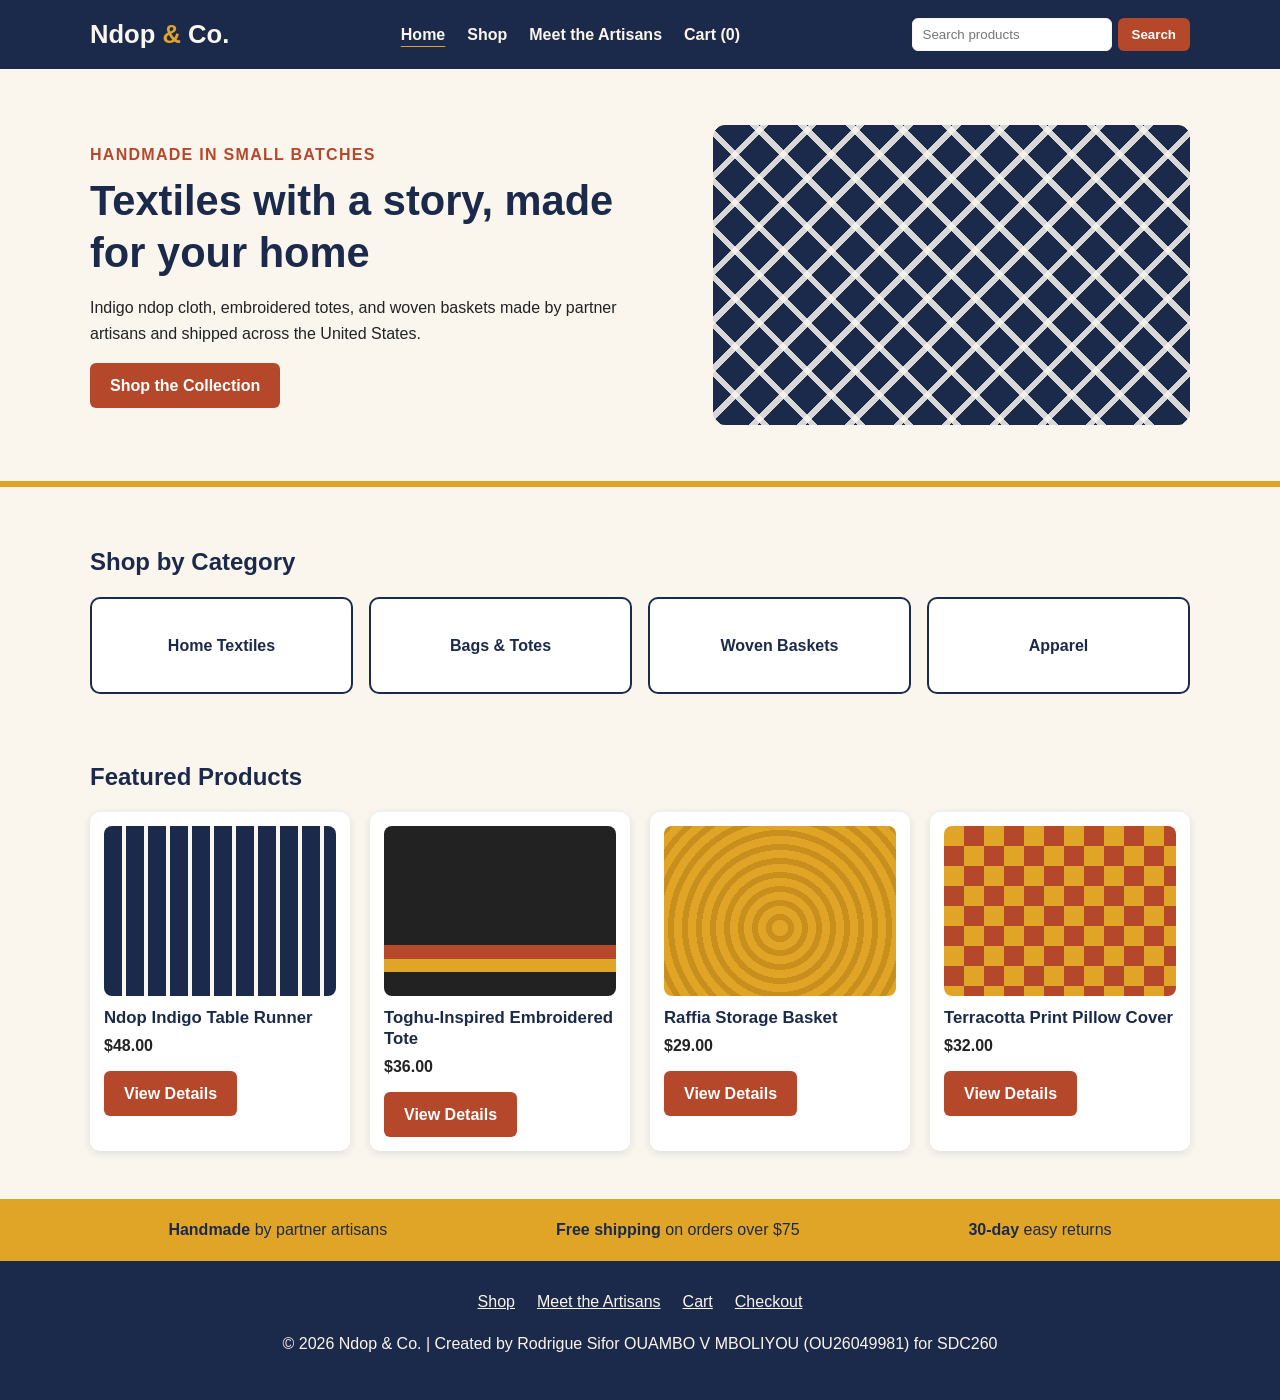
==== index.html @ 9543091e "Week 1: Ndop & Co. homepage prototype and project README Initial SDC260 project setup: semantic home" ====
<!DOCTYPE html>
<html lang="en">
<head>
    <!--
        Project: SDC260 1.9 Project - Blueprints to Browsers (Ndop & Co. online store)
        Author: Rodrigue Sifor OUAMBO V MBOLIYOU (Student ID: OU26049981)
        Date: November 10, 2026 (initial commit / last updated)
        Purpose: Initial store homepage for Ndop & Co., an online shop for handmade,
                 Cameroonian-inspired textiles and home goods. This first version is a
                 static, semantic HTML5 prototype of the homepage layout described in
                 the project proposal. Later weeks add the catalog, cart, and checkout.
    -->
    <meta charset="UTF-8">
    <meta name="viewport" content="width=device-width, initial-scale=1.0">
    <meta name="description" content="Ndop & Co. - handmade, Cameroonian-inspired textiles and home goods.">
    <title>Ndop &amp; Co. | Handmade Textiles &amp; Home Goods</title>
    <!-- External stylesheet with the brand palette and layout -->
    <link rel="stylesheet" href="css/styles.css">
</head>
<body>

    <!-- Skip link lets keyboard users jump past the navigation -->
    <a class="skip-link" href="#main">Skip to main content</a>

    <!-- ===== SITE HEADER: logo, main navigation, search, cart ===== -->
    <header class="site-header">
        <div class="container header-inner">
            <a class="logo" href="index.html" aria-label="Ndop and Co. home">Ndop <span>&amp;</span> Co.</a>

            <nav aria-label="Main">
                <ul class="nav-list">
                    <li><a href="index.html" aria-current="page">Home</a></li>
                    <li><a href="shop.html">Shop</a></li>
                    <li><a href="about.html">Meet the Artisans</a></li>
                    <li><a href="cart.html">Cart (0)</a></li>
                </ul>
            </nav>

            <!-- Product search (connected to the catalog in Week 3) -->
            <form class="search" action="shop.html" method="get" role="search">
                <label for="q" class="visually-hidden">Search products</label>
                <input type="search" id="q" name="q" placeholder="Search products">
                <button type="submit">Search</button>
            </form>
        </div>
    </header>

    <!-- ===== MAIN CONTENT ===== -->
    <main id="main">

        <!-- Hero banner with the primary call to action -->
        <section class="hero" aria-labelledby="hero-title">
            <div class="container hero-inner">
                <div class="hero-text">
                    <p class="eyebrow">Handmade in small batches</p>
                    <h1 id="hero-title">Textiles with a story, made for your home</h1>
                    <p>Indigo ndop cloth, embroidered totes, and woven baskets made by partner artisans and shipped across the United States.</p>
                    <a class="btn btn-primary" href="shop.html">Shop the Collection</a>
                </div>
                <div class="hero-art" role="img" aria-label="Pattern inspired by indigo ndop cloth"></div>
            </div>
        </section>

        <!-- Shop-by-category tiles (each links to a filtered catalog page) -->
        <section class="container categories" aria-labelledby="cat-title">
            <h2 id="cat-title">Shop by Category</h2>
            <ul class="tile-grid">
                <li><a class="tile" href="shop.html?category=home-textiles">Home Textiles</a></li>
                <li><a class="tile" href="shop.html?category=bags">Bags &amp; Totes</a></li>
                <li><a class="tile" href="shop.html?category=baskets">Woven Baskets</a></li>
                <li><a class="tile" href="shop.html?category=apparel">Apparel</a></li>
            </ul>
        </section>

        <!-- Featured products: sample data from the product data model -->
        <section class="container featured" aria-labelledby="feat-title">
            <h2 id="feat-title">Featured Products</h2>
            <div class="product-grid">

                <article class="product-card">
                    <div class="product-img img-indigo" role="img" aria-label="Indigo table runner with white geometric pattern"></div>
                    <h3>Ndop Indigo Table Runner</h3>
                    <p class="price">$48.00</p>
                    <a class="btn btn-primary" href="product.html?id=NDP-1001">View Details</a>
                </article>

                <article class="product-card">
                    <div class="product-img img-tote" role="img" aria-label="Black canvas tote with colorful embroidered border"></div>
                    <h3>Toghu-Inspired Embroidered Tote</h3>
                    <p class="price">$36.00</p>
                    <a class="btn btn-primary" href="product.html?id=NDP-2003">View Details</a>
                </article>

                <article class="product-card">
                    <div class="product-img img-basket" role="img" aria-label="Round woven raffia basket with lid"></div>
                    <h3>Raffia Storage Basket</h3>
                    <p class="price">$29.00</p>
                    <a class="btn btn-primary" href="product.html?id=NDP-3002">View Details</a>
                </article>

                <article class="product-card">
                    <div class="product-img img-pillow" role="img" aria-label="Square throw pillow in terracotta and gold print"></div>
                    <h3>Terracotta Print Pillow Cover</h3>
                    <p class="price">$32.00</p>
                    <a class="btn btn-primary" href="product.html?id=NDP-1004">View Details</a>
                </article>

            </div>
        </section>

        <!-- Store promises that build trust before checkout -->
        <section class="promises" aria-label="Store promises">
            <ul class="container promise-list">
                <li><strong>Handmade</strong> by partner artisans</li>
                <li><strong>Free shipping</strong> on orders over $75</li>
                <li><strong>30-day</strong> easy returns</li>
            </ul>
        </section>

    </main>

    <!-- ===== SITE FOOTER ===== -->
    <footer class="site-footer">
        <div class="container">
            <nav aria-label="Footer">
                <ul class="footer-links">
                    <li><a href="shop.html">Shop</a></li>
                    <li><a href="about.html">Meet the Artisans</a></li>
                    <li><a href="cart.html">Cart</a></li>
                    <li><a href="checkout.html">Checkout</a></li>
                </ul>
            </nav>
            <p>&copy; 2026 Ndop &amp; Co. | Created by Rodrigue Sifor OUAMBO V MBOLIYOU (OU26049981) for SDC260</p>
        </div>
    </footer>

</body>
</html>
---- css/styles.css ----
/*
    Project: SDC260 1.9 Project - Blueprints to Browsers (Ndop & Co. online store)
    Author: Rodrigue Sifor OUAMBO V MBOLIYOU (Student ID: OU26049981)
    Date: November 10, 2026 (last updated)
    Purpose: Brand stylesheet for the Ndop & Co. homepage prototype. It defines the
             Coolors palette as CSS custom properties and lays out the header, hero,
             category tiles, product cards, promises bar, and footer.
             Contrast (WebAIM): #222222 on #FAF6EE = 14.75:1,
             #FFFFFF on #B5482A = 5.35:1, #FAF6EE on #1B2A4A = 13.19:1.
*/

/* ===== Brand palette ===== */
:root {
    --indigo: #1B2A4A;      /* Space Indigo: header, footer, headings */
    --cream: #FAF6EE;       /* Floral White: page background */
    --terracotta: #B5482A;  /* Rusty Spice: buttons and calls to action */
    --gold: #E0A526;        /* Amber Honey: accents only (never small text on cream) */
    --charcoal: #222222;    /* Carbon Black: body text */
    --white: #FFFFFF;
}

/* ===== Base ===== */
*,
*::before,
*::after {
    box-sizing: border-box;
}

body {
    margin: 0;
    font-family: "Segoe UI", Roboto, Arial, sans-serif;
    font-size: 1rem;
    line-height: 1.6;
    color: var(--charcoal);
    background-color: var(--cream);
}

h1, h2, h3 {
    color: var(--indigo);
    line-height: 1.25;
}

.container {
    max-width: 1140px;
    margin: 0 auto;
    padding: 0 20px;
}

/* Visible keyboard focus on every interactive element */
a:focus-visible,
button:focus-visible,
input:focus-visible {
    outline: 3px solid var(--gold);
    outline-offset: 2px;
}

/* Hidden visually but still read by screen readers */
.visually-hidden {
    position: absolute;
    width: 1px;
    height: 1px;
    overflow: hidden;
    clip-path: inset(50%);
    white-space: nowrap;
}

/* Skip link appears only when it receives keyboard focus */
.skip-link {
    position: absolute;
    left: -9999px;
}

.skip-link:focus {
    left: 10px;
    top: 10px;
    padding: 8px 12px;
    background-color: var(--gold);
    color: var(--indigo);
    z-index: 10;
}

/* ===== Buttons ===== */
.btn {
    display: inline-block;
    padding: 10px 20px;
    border-radius: 6px;
    font-weight: 600;
    text-decoration: none;
}

.btn-primary {
    background-color: var(--terracotta);
    color: var(--white);
}

.btn-primary:hover {
    background-color: #963A21;
}

/* ===== Header ===== */
.site-header {
    background-color: var(--indigo);
    color: var(--cream);
}

.header-inner {
    display: flex;
    flex-wrap: wrap;
    align-items: center;
    justify-content: space-between;
    gap: 16px;
    padding-top: 14px;
    padding-bottom: 14px;
}

.logo {
    font-size: 1.6rem;
    font-weight: 700;
    color: var(--cream);
    text-decoration: none;
}

.logo span {
    color: var(--gold);
}

.nav-list,
.footer-links {
    display: flex;
    flex-wrap: wrap;
    gap: 22px;
    margin: 0;
    padding: 0;
    list-style: none;
}

.nav-list a {
    color: var(--cream);
    text-decoration: none;
    font-weight: 600;
}

.nav-list a:hover,
.nav-list a[aria-current="page"] {
    text-decoration: underline;
    text-decoration-color: var(--gold);
    text-underline-offset: 6px;
}

.search {
    display: flex;
    gap: 6px;
}

.search input {
    padding: 8px 10px;
    border: 1px solid var(--cream);
    border-radius: 6px;
    min-width: 200px;
}

.search button {
    padding: 8px 14px;
    border: 0;
    border-radius: 6px;
    background-color: var(--terracotta);
    color: var(--white);
    font-weight: 600;
    cursor: pointer;
}

/* ===== Hero ===== */
.hero {
    padding: 56px 0;
    border-bottom: 6px solid var(--gold);
}

.hero-inner {
    display: grid;
    grid-template-columns: 1.1fr 0.9fr;
    gap: 40px;
    align-items: center;
}

.eyebrow {
    margin: 0;
    color: var(--terracotta);
    font-weight: 700;
    text-transform: uppercase;
    letter-spacing: 0.08em;
}

.hero h1 {
    font-size: 2.6rem;
    margin: 8px 0 16px;
}

/* Decorative pattern that suggests indigo ndop cloth */
.hero-art {
    min-height: 300px;
    border-radius: 12px;
    background-color: var(--indigo);
    background-image:
        repeating-linear-gradient(45deg, rgba(250, 246, 238, 0.85) 0 6px, transparent 6px 34px),
        repeating-linear-gradient(-45deg, rgba(250, 246, 238, 0.85) 0 6px, transparent 6px 34px);
}

/* ===== Categories ===== */
.categories,
.featured {
    padding-top: 40px;
    padding-bottom: 8px;
}

.tile-grid {
    display: grid;
    grid-template-columns: repeat(4, 1fr);
    gap: 16px;
    margin: 0;
    padding: 0;
    list-style: none;
}

.tile {
    display: block;
    padding: 34px 16px;
    border: 2px solid var(--indigo);
    border-radius: 10px;
    background-color: var(--white);
    color: var(--indigo);
    font-weight: 700;
    text-align: center;
    text-decoration: none;
}

.tile:hover {
    background-color: var(--gold);
}

/* ===== Product cards ===== */
.product-grid {
    display: grid;
    grid-template-columns: repeat(4, 1fr);
    gap: 20px;
}

.product-card {
    padding: 14px;
    border-radius: 10px;
    background-color: var(--white);
    box-shadow: 0 2px 8px rgba(27, 42, 74, 0.12);
}

.product-card h3 {
    font-size: 1.05rem;
    margin: 12px 0 4px;
}

.price {
    margin: 0 0 12px;
    font-weight: 700;
}

.product-img {
    height: 170px;
    border-radius: 8px;
}

/* Placeholder product "photos" drawn with CSS until real images are added */
.img-indigo {
    background: repeating-linear-gradient(90deg, #1B2A4A 0 18px, #FAF6EE 18px 22px);
}

.img-tote {
    background: linear-gradient(180deg, #222222 70%, #B5482A 70% 78%, #E0A526 78% 86%, #222222 86%);
}

.img-basket {
    background: repeating-radial-gradient(circle at 50% 60%, #E0A526 0 8px, #C98F1D 8px 14px);
}

.img-pillow {
    background: repeating-conic-gradient(#B5482A 0 25%, #E0A526 0 50%) 0 0 / 40px 40px;
}

/* ===== Promises bar ===== */
.promises {
    margin-top: 40px;
    padding: 18px 0;
    background-color: var(--gold);
    color: var(--indigo);
}

.promise-list {
    display: flex;
    flex-wrap: wrap;
    justify-content: space-around;
    gap: 12px;
    margin: 0 auto;
    list-style: none;
}

/* ===== Footer ===== */
.site-footer {
    padding: 28px 0;
    background-color: var(--indigo);
    color: var(--cream);
    text-align: center;
}

.footer-links {
    justify-content: center;
    margin-bottom: 12px;
}

.site-footer a {
    color: var(--cream);
}

/* ===== Small screens: stack the layout ===== */
@media (max-width: 800px) {
    .hero-inner {
        grid-template-columns: 1fr;
    }

    .tile-grid,
    .product-grid {
        grid-template-columns: 1fr 1fr;
    }

    .hero-art {
        display: none;
    }
}
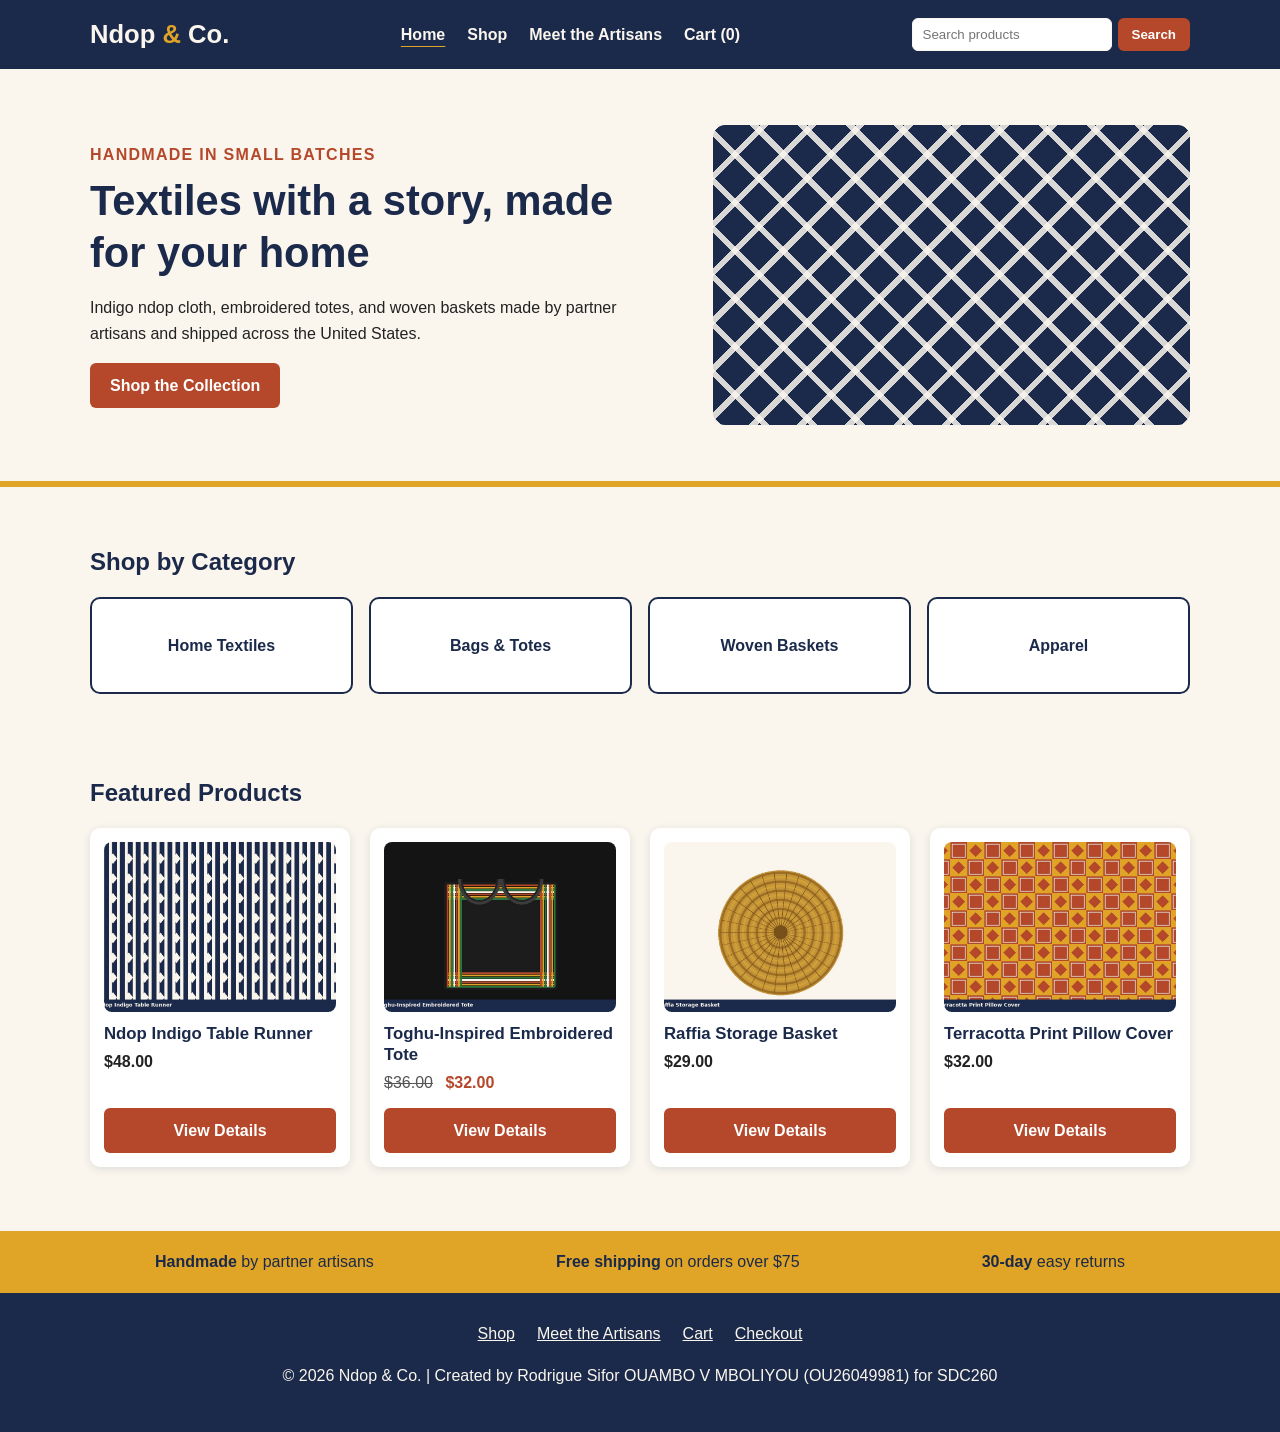
==== commit 0f34883e: "Week 2: Style & Substance — static pages, responsive layout, and product images Add Shop, Product De" ====
--- a/index.html
+++ b/index.html
@@ -2,41 +2,35 @@
 <html lang="en">
 <head>
     <!--
-        Project: SDC260 1.9 Project - Blueprints to Browsers (Ndop & Co. online store)
+        Project: SDC260 2.6 Project - Style & Substance (Ndop & Co. online store)
         Author: Rodrigue Sifor OUAMBO V MBOLIYOU (Student ID: OU26049981)
-        Date: November 10, 2026 (initial commit / last updated)
-        Purpose: Initial store homepage for Ndop & Co., an online shop for handmade,
-                 Cameroonian-inspired textiles and home goods. This first version is a
-                 static, semantic HTML5 prototype of the homepage layout described in
-                 the project proposal. Later weeks add the catalog, cart, and checkout.
+        Date: November 15, 2026 (last updated)
+        Purpose: Store homepage for Ndop &amp; Co. This Week 2 version keeps the semantic homepage layout from the proposal and uses the shared brand stylesheet, real product images, and a responsive header with a mobile menu.
     -->
     <meta charset="UTF-8">
     <meta name="viewport" content="width=device-width, initial-scale=1.0">
-    <meta name="description" content="Ndop & Co. - handmade, Cameroonian-inspired textiles and home goods.">
+    <meta name="description" content="Ndop &amp; Co. - handmade, Cameroonian-inspired textiles and home goods.">
     <title>Ndop &amp; Co. | Handmade Textiles &amp; Home Goods</title>
-    <!-- External stylesheet with the brand palette and layout -->
     <link rel="stylesheet" href="css/styles.css">
 </head>
 <body>
-
-    <!-- Skip link lets keyboard users jump past the navigation -->
     <a class="skip-link" href="#main">Skip to main content</a>
 
-    <!-- ===== SITE HEADER: logo, main navigation, search, cart ===== -->
     <header class="site-header">
         <div class="container header-inner">
             <a class="logo" href="index.html" aria-label="Ndop and Co. home">Ndop <span>&amp;</span> Co.</a>
 
+            <input type="checkbox" id="nav-toggle" class="nav-toggle">
+            <label for="nav-toggle" class="menu-button">Menu</label>
             <nav aria-label="Main">
                 <ul class="nav-list">
-                    <li><a href="index.html" aria-current="page">Home</a></li>
-                    <li><a href="shop.html">Shop</a></li>
-                    <li><a href="about.html">Meet the Artisans</a></li>
-                    <li><a href="cart.html">Cart (0)</a></li>
+                        <li><a href="index.html" aria-current="page">Home</a></li>
+                        <li><a href="shop.html">Shop</a></li>
+                        <li><a href="about.html">Meet the Artisans</a></li>
+                        <li><a href="cart.html">Cart (0)</a></li>
                 </ul>
             </nav>
 
-            <!-- Product search (connected to the catalog in Week 3) -->
             <form class="search" action="shop.html" method="get" role="search">
                 <label for="q" class="visually-hidden">Search products</label>
                 <input type="search" id="q" name="q" placeholder="Search products">
@@ -44,11 +38,8 @@
             </form>
         </div>
     </header>
-
-    <!-- ===== MAIN CONTENT ===== -->
     <main id="main">
 
-        <!-- Hero banner with the primary call to action -->
         <section class="hero" aria-labelledby="hero-title">
             <div class="container hero-inner">
                 <div class="hero-text">
@@ -61,54 +52,46 @@
             </div>
         </section>
 
-        <!-- Shop-by-category tiles (each links to a filtered catalog page) -->
         <section class="container categories" aria-labelledby="cat-title">
             <h2 id="cat-title">Shop by Category</h2>
             <ul class="tile-grid">
-                <li><a class="tile" href="shop.html?category=home-textiles">Home Textiles</a></li>
-                <li><a class="tile" href="shop.html?category=bags">Bags &amp; Totes</a></li>
-                <li><a class="tile" href="shop.html?category=baskets">Woven Baskets</a></li>
-                <li><a class="tile" href="shop.html?category=apparel">Apparel</a></li>
+                <li><a class="tile" href="shop.html#home-textiles">Home Textiles</a></li>
+                <li><a class="tile" href="shop.html#bags">Bags &amp; Totes</a></li>
+                <li><a class="tile" href="shop.html#baskets">Woven Baskets</a></li>
+                <li><a class="tile" href="shop.html#apparel">Apparel</a></li>
             </ul>
         </section>
 
-        <!-- Featured products: sample data from the product data model -->
         <section class="container featured" aria-labelledby="feat-title">
             <h2 id="feat-title">Featured Products</h2>
             <div class="product-grid">
-
                 <article class="product-card">
-                    <div class="product-img img-indigo" role="img" aria-label="Indigo table runner with white geometric pattern"></div>
+                    <img src="images/ndp-1001.jpg" alt="Indigo table runner with white geometric pattern">
                     <h3>Ndop Indigo Table Runner</h3>
                     <p class="price">$48.00</p>
-                    <a class="btn btn-primary" href="product.html?id=NDP-1001">View Details</a>
+                    <a class="btn btn-primary" href="product.html">View Details</a>
                 </article>
-
                 <article class="product-card">
-                    <div class="product-img img-tote" role="img" aria-label="Black canvas tote with colorful embroidered border"></div>
+                    <img src="images/ndp-2003.jpg" alt="Black canvas tote with a colorful embroidered border">
                     <h3>Toghu-Inspired Embroidered Tote</h3>
-                    <p class="price">$36.00</p>
-                    <a class="btn btn-primary" href="product.html?id=NDP-2003">View Details</a>
+                    <p class="price"><del>$36.00</del> <span class="sale">$32.00</span></p>
+                    <a class="btn btn-primary" href="product.html">View Details</a>
                 </article>
-
                 <article class="product-card">
-                    <div class="product-img img-basket" role="img" aria-label="Round woven raffia basket with lid"></div>
+                    <img src="images/ndp-3002.jpg" alt="Round woven raffia basket with a lid">
                     <h3>Raffia Storage Basket</h3>
                     <p class="price">$29.00</p>
-                    <a class="btn btn-primary" href="product.html?id=NDP-3002">View Details</a>
+                    <a class="btn btn-primary" href="product.html">View Details</a>
                 </article>
-
                 <article class="product-card">
-                    <div class="product-img img-pillow" role="img" aria-label="Square throw pillow in terracotta and gold print"></div>
+                    <img src="images/ndp-1004.jpg" alt="Square throw pillow cover in a terracotta and gold print">
                     <h3>Terracotta Print Pillow Cover</h3>
                     <p class="price">$32.00</p>
-                    <a class="btn btn-primary" href="product.html?id=NDP-1004">View Details</a>
+                    <a class="btn btn-primary" href="product.html">View Details</a>
                 </article>
-
             </div>
         </section>
 
-        <!-- Store promises that build trust before checkout -->
         <section class="promises" aria-label="Store promises">
             <ul class="container promise-list">
                 <li><strong>Handmade</strong> by partner artisans</li>
@@ -119,7 +102,6 @@
 
     </main>
 
-    <!-- ===== SITE FOOTER ===== -->
     <footer class="site-footer">
         <div class="container">
             <nav aria-label="Footer">
--- a/css/styles.css
+++ b/css/styles.css
@@ -1,10 +1,11 @@
 /*
-    Project: SDC260 1.9 Project - Blueprints to Browsers (Ndop & Co. online store)
+    Project: SDC260 2.6 Project - Style & Substance (Ndop & Co. online store)
     Author: Rodrigue Sifor OUAMBO V MBOLIYOU (Student ID: OU26049981)
-    Date: November 10, 2026 (last updated)
-    Purpose: Brand stylesheet for the Ndop & Co. homepage prototype. It defines the
-             Coolors palette as CSS custom properties and lays out the header, hero,
-             category tiles, product cards, promises bar, and footer.
+    Date: November 15, 2026 (last updated)
+    Purpose: Shared brand stylesheet for every Ndop & Co. page. It defines the Coolors
+             palette as CSS custom properties, styles the shared header, navigation,
+             and footer, and uses Flexbox, CSS Grid, and media queries so the layout
+             adapts across mobile, tablet, and desktop screens.
              Contrast (WebAIM): #222222 on #FAF6EE = 14.75:1,
              #FFFFFF on #B5482A = 5.35:1, #FAF6EE on #1B2A4A = 13.19:1.
 */
@@ -35,9 +36,15 @@
     background-color: var(--cream);
 }
 
-h1, h2, h3 {
+h1, h2, h3, h4 {
     color: var(--indigo);
     line-height: 1.25;
+}
+
+img {
+    max-width: 100%;
+    height: auto;
+    display: block;
 }
 
 .container {
@@ -49,7 +56,10 @@
 /* Visible keyboard focus on every interactive element */
 a:focus-visible,
 button:focus-visible,
-input:focus-visible {
+input:focus-visible,
+select:focus-visible,
+textarea:focus-visible,
+summary:focus-visible {
     outline: 3px solid var(--gold);
     outline-offset: 2px;
 }
@@ -83,9 +93,13 @@
 .btn {
     display: inline-block;
     padding: 10px 20px;
+    border: 0;
     border-radius: 6px;
     font-weight: 600;
+    font-size: 1rem;
     text-decoration: none;
+    cursor: pointer;
+    font-family: inherit;
 }
 
 .btn-primary {
@@ -97,7 +111,17 @@
     background-color: #963A21;
 }
 
-/* ===== Header ===== */
+.btn-secondary {
+    background-color: transparent;
+    color: var(--indigo);
+    border: 2px solid var(--indigo);
+}
+
+.btn-secondary:hover {
+    background-color: var(--gold);
+}
+
+/* ===== Header and mobile navigation ===== */
 .site-header {
     background-color: var(--indigo);
     color: var(--cream);
@@ -122,6 +146,25 @@
 
 .logo span {
     color: var(--gold);
+}
+
+.nav-toggle {
+    position: absolute;
+    width: 1px;
+    height: 1px;
+    overflow: hidden;
+    clip-path: inset(50%);
+    white-space: nowrap;
+}
+
+.menu-button {
+    display: none;
+    cursor: pointer;
+    font-weight: 700;
+    color: var(--cream);
+    border: 2px solid var(--cream);
+    border-radius: 6px;
+    padding: 6px 14px;
 }
 
 .nav-list,
@@ -195,7 +238,6 @@
     margin: 8px 0 16px;
 }
 
-/* Decorative pattern that suggests indigo ndop cloth */
 .hero-art {
     min-height: 300px;
     border-radius: 12px;
@@ -205,11 +247,12 @@
         repeating-linear-gradient(-45deg, rgba(250, 246, 238, 0.85) 0 6px, transparent 6px 34px);
 }
 
-/* ===== Categories ===== */
+/* ===== Categories and product cards ===== */
 .categories,
-.featured {
+.featured,
+.page-section {
     padding-top: 40px;
-    padding-bottom: 8px;
+    padding-bottom: 24px;
 }
 
 .tile-grid {
@@ -237,7 +280,6 @@
     background-color: var(--gold);
 }
 
-/* ===== Product cards ===== */
 .product-grid {
     display: grid;
     grid-template-columns: repeat(4, 1fr);
@@ -249,6 +291,8 @@
     border-radius: 10px;
     background-color: var(--white);
     box-shadow: 0 2px 8px rgba(27, 42, 74, 0.12);
+    display: flex;
+    flex-direction: column;
 }
 
 .product-card h3 {
@@ -256,31 +300,38 @@
     margin: 12px 0 4px;
 }
 
+.product-card .category-label {
+    margin: 0;
+    font-size: 0.85rem;
+    color: var(--indigo);
+}
+
 .price {
     margin: 0 0 12px;
     font-weight: 700;
 }
 
-.product-img {
+.price del {
+    font-weight: 400;
+    margin-right: 8px;
+    color: #555555;
+}
+
+.price .sale {
+    color: var(--terracotta);
+}
+
+.product-card img,
+.product-photo img {
+    width: 100%;
     height: 170px;
+    object-fit: cover;
     border-radius: 8px;
 }
 
-/* Placeholder product "photos" drawn with CSS until real images are added */
-.img-indigo {
-    background: repeating-linear-gradient(90deg, #1B2A4A 0 18px, #FAF6EE 18px 22px);
-}
-
-.img-tote {
-    background: linear-gradient(180deg, #222222 70%, #B5482A 70% 78%, #E0A526 78% 86%, #222222 86%);
-}
-
-.img-basket {
-    background: repeating-radial-gradient(circle at 50% 60%, #E0A526 0 8px, #C98F1D 8px 14px);
-}
-
-.img-pillow {
-    background: repeating-conic-gradient(#B5482A 0 25%, #E0A526 0 50%) 0 0 / 40px 40px;
+.product-card .btn {
+    margin-top: auto;
+    text-align: center;
 }
 
 /* ===== Promises bar ===== */
@@ -298,6 +349,7 @@
     gap: 12px;
     margin: 0 auto;
     list-style: none;
+    padding: 0;
 }
 
 /* ===== Footer ===== */
@@ -317,18 +369,336 @@
     color: var(--cream);
 }
 
-/* ===== Small screens: stack the layout ===== */
+/* ===== Page titles, breadcrumbs, and intro copy ===== */
+.page-hero {
+    padding: 32px 0 8px;
+}
+
+.breadcrumb {
+    margin: 0 0 8px;
+    font-size: 0.95rem;
+}
+
+.breadcrumb ol {
+    display: flex;
+    flex-wrap: wrap;
+    gap: 6px;
+    margin: 0;
+    padding: 0;
+    list-style: none;
+}
+
+.breadcrumb li:not(:last-child)::after {
+    content: "/";
+    margin-left: 6px;
+    color: var(--indigo);
+}
+
+.breadcrumb a {
+    color: var(--indigo);
+}
+
+/* ===== Product detail ===== */
+.product-layout {
+    display: grid;
+    grid-template-columns: 1fr 1fr;
+    gap: 40px;
+    align-items: start;
+    padding-bottom: 40px;
+}
+
+.product-photo img {
+    height: auto;
+    min-height: 280px;
+    background-color: var(--white);
+    box-shadow: 0 2px 8px rgba(27, 42, 74, 0.12);
+}
+
+.product-info .price {
+    font-size: 1.4rem;
+}
+
+.product-meta {
+    margin: 16px 0;
+    padding: 0;
+    list-style: none;
+}
+
+.product-meta li {
+    margin-bottom: 6px;
+}
+
+.add-form {
+    display: flex;
+    flex-wrap: wrap;
+    align-items: end;
+    gap: 12px;
+    margin: 20px 0;
+}
+
+.add-form label {
+    font-weight: 700;
+    display: block;
+}
+
+.add-form input[type="number"] {
+    width: 80px;
+    padding: 8px;
+    border: 1px solid var(--indigo);
+    border-radius: 6px;
+}
+
+/* ===== Cart table ===== */
+.cart-table {
+    width: 100%;
+    border-collapse: collapse;
+    background-color: var(--white);
+    margin: 16px 0 24px;
+}
+
+.cart-table th,
+.cart-table td {
+    text-align: left;
+    padding: 12px;
+    border-bottom: 1px solid #d8d2c4;
+    vertical-align: middle;
+}
+
+.cart-table th {
+    background-color: var(--indigo);
+    color: var(--cream);
+}
+
+.cart-table img {
+    width: 80px;
+    height: 56px;
+    object-fit: cover;
+    border-radius: 4px;
+}
+
+.cart-item {
+    display: flex;
+    align-items: center;
+    gap: 12px;
+}
+
+.totals {
+    max-width: 360px;
+    margin-left: auto;
+    background-color: var(--white);
+    padding: 16px 20px;
+    border-radius: 10px;
+}
+
+.totals p {
+    display: flex;
+    justify-content: space-between;
+    margin: 8px 0;
+}
+
+.totals .grand {
+    font-weight: 700;
+    font-size: 1.15rem;
+    border-top: 2px solid var(--indigo);
+    padding-top: 10px;
+}
+
+.cart-actions {
+    display: flex;
+    justify-content: flex-end;
+    gap: 12px;
+    margin: 20px 0 40px;
+}
+
+/* ===== Checkout layout and forms ===== */
+.checkout-layout {
+    display: grid;
+    grid-template-columns: 1.4fr 0.9fr;
+    gap: 32px;
+    align-items: start;
+    padding-bottom: 48px;
+}
+
+.checkout-form fieldset {
+    border: 1px solid #d8d2c4;
+    border-radius: 10px;
+    background-color: var(--white);
+    margin: 0 0 20px;
+    padding: 16px 20px 20px;
+}
+
+.checkout-form legend {
+    font-weight: 700;
+    color: var(--indigo);
+    padding: 0 6px;
+}
+
+.field {
+    margin-bottom: 14px;
+}
+
+.field label {
+    display: block;
+    font-weight: 700;
+    margin-bottom: 4px;
+}
+
+.field input,
+.field select,
+.field textarea {
+    width: 100%;
+    padding: 8px 10px;
+    border: 1px solid var(--indigo);
+    border-radius: 6px;
+    font: inherit;
+    background-color: var(--white);
+}
+
+.field-row {
+    display: grid;
+    grid-template-columns: 1fr 1fr;
+    gap: 16px;
+}
+
+.order-summary {
+    background-color: var(--white);
+    border-radius: 10px;
+    padding: 20px;
+    box-shadow: 0 2px 8px rgba(27, 42, 74, 0.12);
+}
+
+.note {
+    font-size: 0.95rem;
+}
+
+/* ===== Confirmation ===== */
+.confirm-box {
+    max-width: 720px;
+    margin: 0 auto 48px;
+    background-color: var(--white);
+    border-top: 6px solid var(--gold);
+    border-radius: 10px;
+    padding: 32px;
+    box-shadow: 0 2px 8px rgba(27, 42, 74, 0.12);
+}
+
+.order-number {
+    font-size: 1.2rem;
+    font-weight: 700;
+    color: var(--terracotta);
+}
+
+/* ===== Meet the Artisans ===== */
+.artisan-grid {
+    display: grid;
+    grid-template-columns: repeat(3, 1fr);
+    gap: 24px;
+    padding-bottom: 48px;
+}
+
+.artisan-card {
+    background-color: var(--white);
+    border-radius: 10px;
+    padding: 20px;
+    box-shadow: 0 2px 8px rgba(27, 42, 74, 0.12);
+}
+
+.avatar {
+    width: 72px;
+    height: 72px;
+    border-radius: 50%;
+    background-color: var(--indigo);
+    color: var(--cream);
+    display: flex;
+    align-items: center;
+    justify-content: center;
+    font-weight: 700;
+    font-size: 1.3rem;
+    margin-bottom: 12px;
+}
+
+/* ===== Responsive breakpoints ===== */
+@media (max-width: 1024px) {
+    .product-grid,
+    .tile-grid {
+        grid-template-columns: repeat(3, 1fr);
+    }
+}
+
 @media (max-width: 800px) {
-    .hero-inner {
+    .hero-inner,
+    .product-layout,
+    .checkout-layout {
         grid-template-columns: 1fr;
     }
 
     .tile-grid,
-    .product-grid {
+    .product-grid,
+    .artisan-grid {
         grid-template-columns: 1fr 1fr;
     }
 
     .hero-art {
         display: none;
     }
-}
+
+    .hero h1 {
+        font-size: 2rem;
+    }
+
+    .menu-button {
+        display: inline-block;
+        order: 2;
+    }
+
+    nav[aria-label="Main"] {
+        order: 4;
+        width: 100%;
+    }
+
+    .nav-toggle:not(:checked) + .menu-button + nav {
+        display: none;
+    }
+
+    .nav-list {
+        flex-direction: column;
+        gap: 12px;
+        padding: 12px 0 4px;
+    }
+
+    .search {
+        flex: 1 1 180px;
+    }
+
+    .search input {
+        min-width: 0;
+        flex: 1;
+    }
+
+    .field-row {
+        grid-template-columns: 1fr;
+    }
+
+    .totals,
+    .cart-actions {
+        margin-left: 0;
+        justify-content: stretch;
+    }
+
+    .cart-actions {
+        flex-direction: column;
+    }
+}
+
+@media (max-width: 560px) {
+    .tile-grid,
+    .product-grid,
+    .artisan-grid {
+        grid-template-columns: 1fr;
+    }
+
+    .cart-table th:nth-child(3),
+    .cart-table td:nth-child(3) {
+        display: none;
+    }
+}
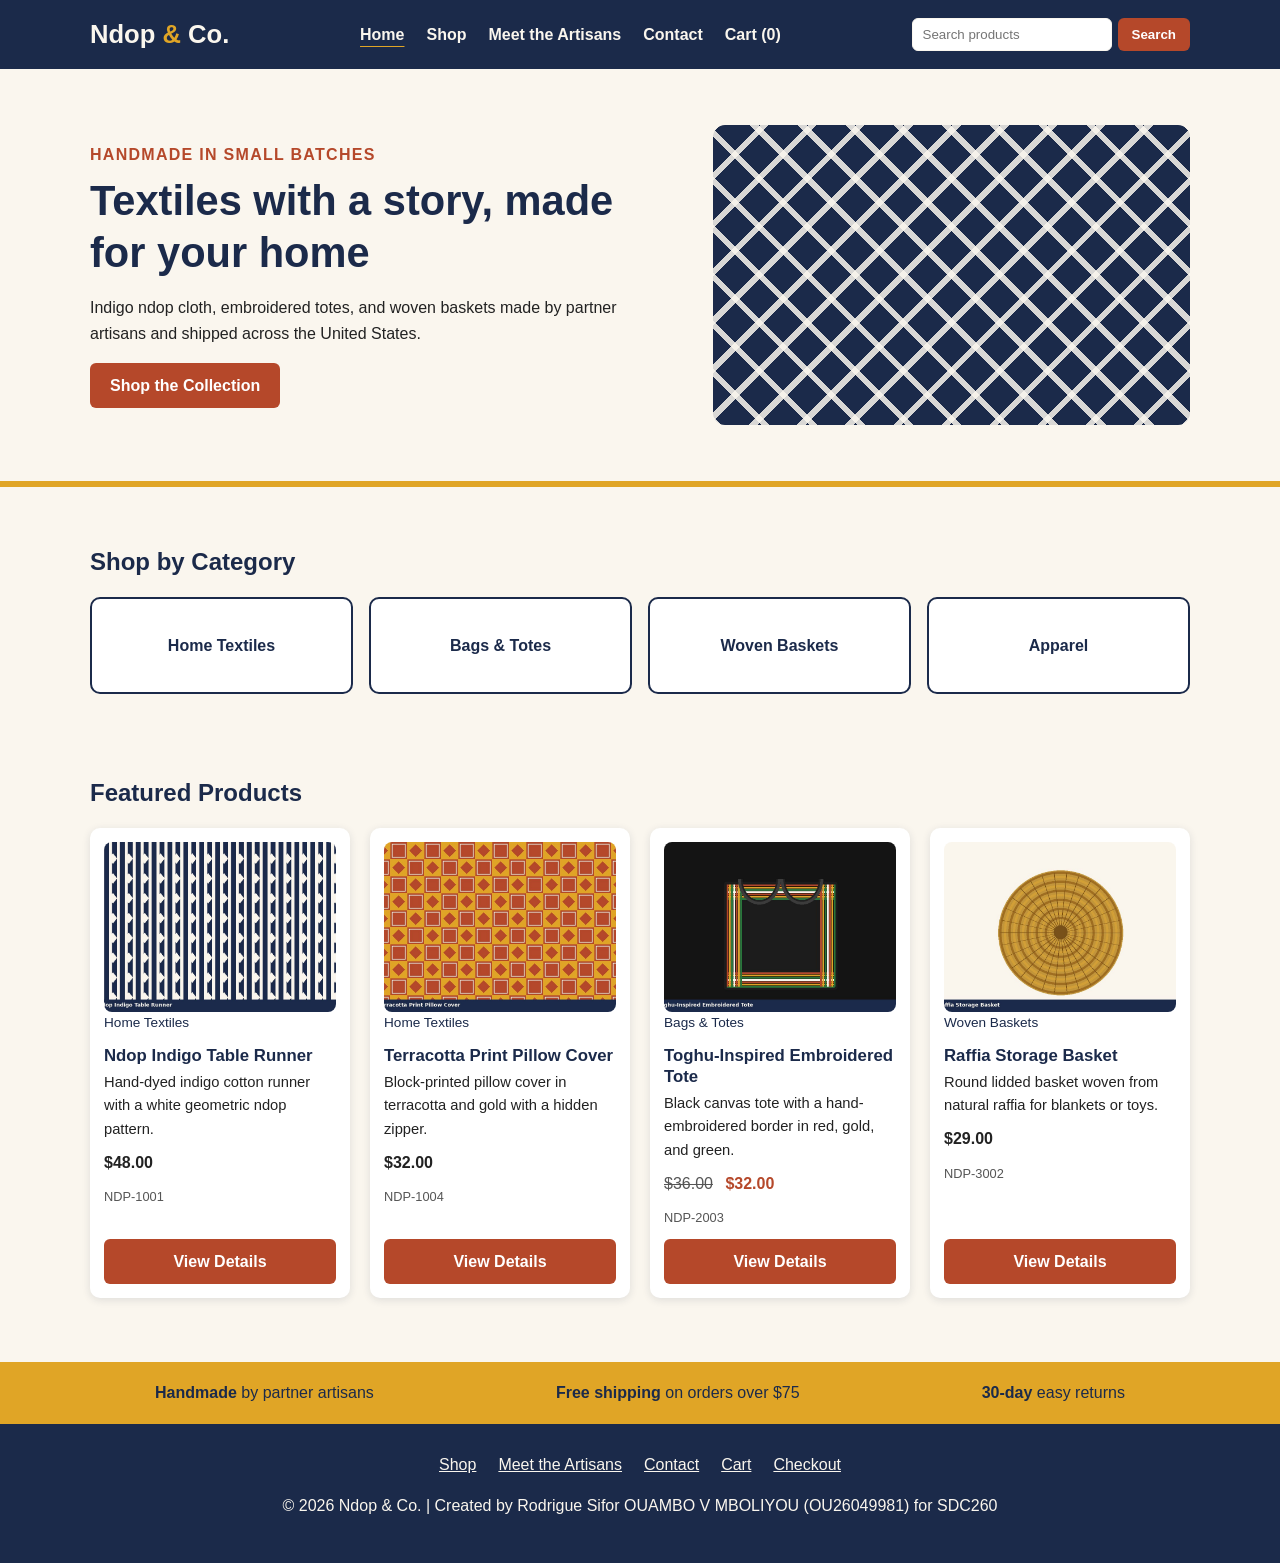
==== commit e47e91cf: "Week 3: Make It Click - JS product catalog (12 products), search/filter, coupons, contact page, vali" ====
--- a/index.html
+++ b/index.html
@@ -2,9 +2,9 @@
 <html lang="en">
 <head>
     <!--
-        Project: SDC260 2.6 Project - Style & Substance (Ndop & Co. online store)
+        Project: SDC260 3.6 Project - Make It Click (Ndop & Co. online store)
         Author: Rodrigue Sifor OUAMBO V MBOLIYOU (Student ID: OU26049981)
-        Date: November 15, 2026 (last updated)
+        Date: November 24, 2026 (last updated)
         Purpose: Store homepage for Ndop &amp; Co. This Week 2 version keeps the semantic homepage layout from the proposal and uses the shared brand stylesheet, real product images, and a responsive header with a mobile menu.
     -->
     <meta charset="UTF-8">
@@ -27,6 +27,7 @@
                         <li><a href="index.html" aria-current="page">Home</a></li>
                         <li><a href="shop.html">Shop</a></li>
                         <li><a href="about.html">Meet the Artisans</a></li>
+                        <li><a href="contact.html">Contact</a></li>
                         <li><a href="cart.html">Cart (0)</a></li>
                 </ul>
             </nav>
@@ -55,41 +56,17 @@
         <section class="container categories" aria-labelledby="cat-title">
             <h2 id="cat-title">Shop by Category</h2>
             <ul class="tile-grid">
-                <li><a class="tile" href="shop.html#home-textiles">Home Textiles</a></li>
-                <li><a class="tile" href="shop.html#bags">Bags &amp; Totes</a></li>
-                <li><a class="tile" href="shop.html#baskets">Woven Baskets</a></li>
-                <li><a class="tile" href="shop.html#apparel">Apparel</a></li>
+                <li><a class="tile" href="shop.html?q=textiles">Home Textiles</a></li>
+                <li><a class="tile" href="shop.html?q=tote">Bags &amp; Totes</a></li>
+                <li><a class="tile" href="shop.html?q=raffia">Woven Baskets</a></li>
+                <li><a class="tile" href="shop.html?q=apparel">Apparel</a></li>
             </ul>
         </section>
 
         <section class="container featured" aria-labelledby="feat-title">
             <h2 id="feat-title">Featured Products</h2>
-            <div class="product-grid">
-                <article class="product-card">
-                    <img src="images/ndp-1001.jpg" alt="Indigo table runner with white geometric pattern">
-                    <h3>Ndop Indigo Table Runner</h3>
-                    <p class="price">$48.00</p>
-                    <a class="btn btn-primary" href="product.html">View Details</a>
-                </article>
-                <article class="product-card">
-                    <img src="images/ndp-2003.jpg" alt="Black canvas tote with a colorful embroidered border">
-                    <h3>Toghu-Inspired Embroidered Tote</h3>
-                    <p class="price"><del>$36.00</del> <span class="sale">$32.00</span></p>
-                    <a class="btn btn-primary" href="product.html">View Details</a>
-                </article>
-                <article class="product-card">
-                    <img src="images/ndp-3002.jpg" alt="Round woven raffia basket with a lid">
-                    <h3>Raffia Storage Basket</h3>
-                    <p class="price">$29.00</p>
-                    <a class="btn btn-primary" href="product.html">View Details</a>
-                </article>
-                <article class="product-card">
-                    <img src="images/ndp-1004.jpg" alt="Square throw pillow cover in a terracotta and gold print">
-                    <h3>Terracotta Print Pillow Cover</h3>
-                    <p class="price">$32.00</p>
-                    <a class="btn btn-primary" href="product.html">View Details</a>
-                </article>
-            </div>
+            <!-- Featured cards are created by js/shop.js from js/products.js -->
+            <div class="product-grid" id="featured-grid"></div>
         </section>
 
         <section class="promises" aria-label="Store promises">
@@ -108,6 +85,7 @@
                 <ul class="footer-links">
                     <li><a href="shop.html">Shop</a></li>
                     <li><a href="about.html">Meet the Artisans</a></li>
+                    <li><a href="contact.html">Contact</a></li>
                     <li><a href="cart.html">Cart</a></li>
                     <li><a href="checkout.html">Checkout</a></li>
                 </ul>
@@ -116,5 +94,8 @@
         </div>
     </footer>
 
+    <script src="js/products.js"></script>
+    <script src="js/coupons.js"></script>
+    <script src="js/shop.js"></script>
 </body>
 </html>
--- a/css/styles.css
+++ b/css/styles.css
@@ -1,7 +1,7 @@
 /*
-    Project: SDC260 2.6 Project - Style & Substance (Ndop & Co. online store)
+    Project: SDC260 3.6 Project - Make It Click (Ndop & Co. online store)
     Author: Rodrigue Sifor OUAMBO V MBOLIYOU (Student ID: OU26049981)
-    Date: November 15, 2026 (last updated)
+    Date: November 24, 2026 (last updated)
     Purpose: Shared brand stylesheet for every Ndop & Co. page. It defines the Coolors
              palette as CSS custom properties, styles the shared header, navigation,
              and footer, and uses Flexbox, CSS Grid, and media queries so the layout
@@ -702,3 +702,178 @@
         display: none;
     }
 }
+
+/* =====================================================================
+   Week 3 additions (3.6 Make It Click): shop tools, coupon messages,
+   form validation states, and the contact page layout
+   ===================================================================== */
+
+/* ===== Shop tools: search, category filter, coupon ===== */
+.shop-tools {
+    display: grid;
+    grid-template-columns: 1fr 1.6fr 1fr;
+    gap: 20px;
+    align-items: start;
+    background-color: var(--white);
+    border-radius: 10px;
+    padding: 18px 20px;
+    box-shadow: 0 2px 8px rgba(27, 42, 74, 0.12);
+}
+
+.tool label,
+.tool-label {
+    display: block;
+    font-weight: 700;
+    margin: 0 0 6px;
+    color: var(--indigo);
+}
+
+.tool input {
+    width: 100%;
+    padding: 8px 10px;
+    border: 1px solid var(--indigo);
+    border-radius: 6px;
+    font: inherit;
+}
+
+.filter-buttons {
+    display: flex;
+    flex-wrap: wrap;
+    gap: 8px;
+}
+
+.filter-btn {
+    padding: 7px 12px;
+    border: 2px solid var(--indigo);
+    border-radius: 999px;
+    background-color: var(--white);
+    color: var(--indigo);
+    font: inherit;
+    font-weight: 600;
+    cursor: pointer;
+}
+
+.filter-btn[aria-pressed="true"] {
+    background-color: var(--indigo);
+    color: var(--cream);
+}
+
+.filter-btn:focus-visible {
+    outline: 3px solid var(--gold);
+    outline-offset: 2px;
+}
+
+.inline-field {
+    display: flex;
+    gap: 8px;
+}
+
+.inline-field input {
+    flex: 1;
+    min-width: 0;
+}
+
+.result-count {
+    margin: 0 0 12px;
+    font-weight: 600;
+}
+
+.card-text {
+    font-size: 0.92rem;
+    margin: 0 0 8px;
+}
+
+.sku {
+    font-size: 0.8rem;
+    color: #555555;
+    margin: 0 0 10px;
+}
+
+.coupon-tag {
+    display: inline-block;
+    align-self: flex-start;
+    margin: -6px 0 8px;
+    padding: 2px 8px;
+    border-radius: 4px;
+    background-color: var(--gold);
+    color: var(--charcoal);
+    font-size: 0.8rem;
+    font-weight: 700;
+}
+
+.empty-state {
+    grid-column: 1 / -1;
+    padding: 24px;
+    background-color: var(--white);
+    border-radius: 10px;
+}
+
+/* ===== Messages and validation states ===== */
+.form-message {
+    margin: 8px 0 0;
+    font-weight: 600;
+    min-height: 1.2em;
+}
+
+.form-message.success {
+    color: #1e6b34;
+}
+
+.form-message.error,
+.error-text {
+    color: #a3261b;
+}
+
+.error-text {
+    margin: 4px 0 0;
+    font-size: 0.9rem;
+    min-height: 1.1em;
+}
+
+.field input.invalid,
+.field textarea.invalid {
+    border: 2px solid #a3261b;
+    background-color: #fff3f1;
+}
+
+.required-note {
+    margin: 0 0 12px;
+    font-size: 0.92rem;
+}
+
+.order-summary p {
+    display: flex;
+    justify-content: space-between;
+    gap: 12px;
+}
+
+.order-summary del {
+    color: #555555;
+    margin-right: 6px;
+}
+
+/* ===== Contact page ===== */
+.contact-layout {
+    display: grid;
+    grid-template-columns: 1.4fr 0.9fr;
+    gap: 32px;
+    align-items: start;
+    padding-bottom: 48px;
+}
+
+@media (max-width: 1024px) {
+    .shop-tools {
+        grid-template-columns: 1fr 1fr;
+    }
+
+    .shop-tools .coupon-form {
+        grid-column: 1 / -1;
+    }
+}
+
+@media (max-width: 800px) {
+    .shop-tools,
+    .contact-layout {
+        grid-template-columns: 1fr;
+    }
+}
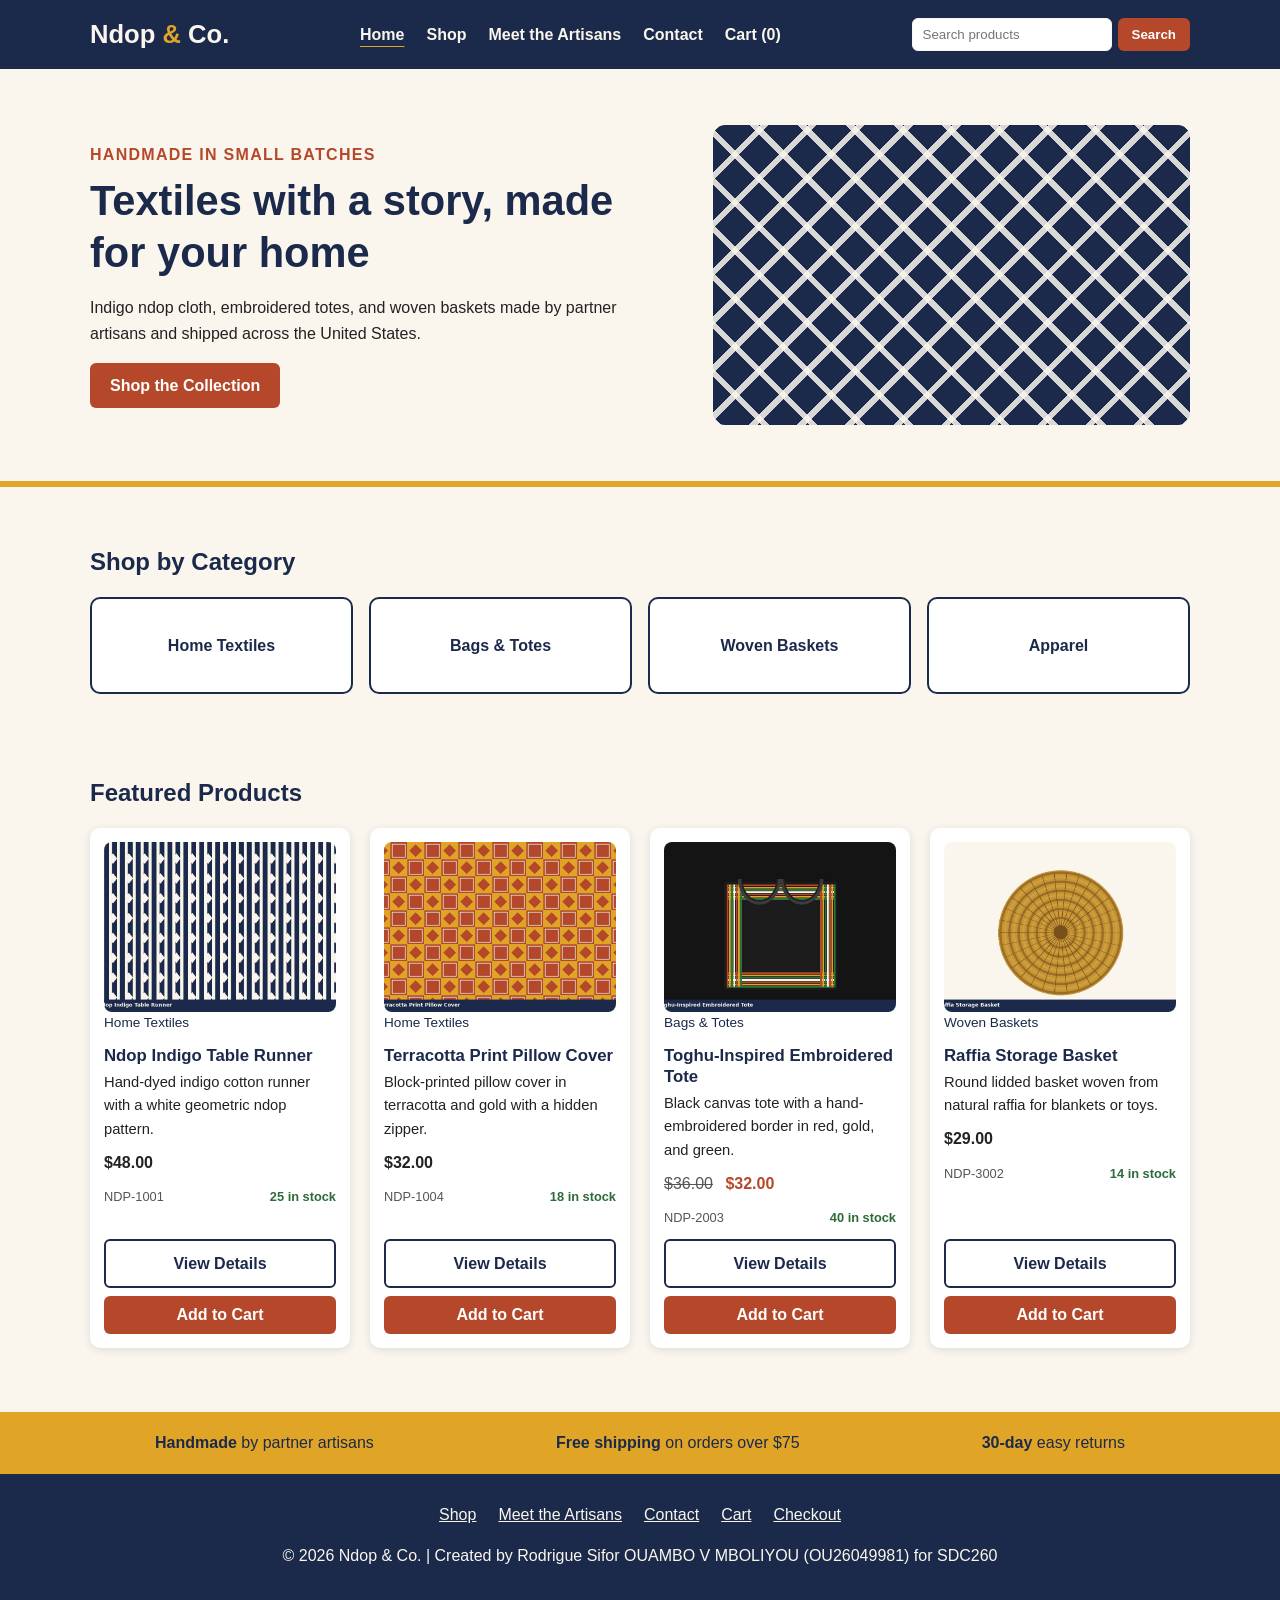
==== commit f9fe56d8: "Week 4: Smart Cart - localStorage cart with quantities and Clear Cart, stock tracking with Out of St" ====
--- a/index.html
+++ b/index.html
@@ -2,7 +2,7 @@
 <html lang="en">
 <head>
     <!--
-        Project: SDC260 3.6 Project - Make It Click (Ndop & Co. online store)
+        Project: SDC260 4.7 Project - Smart Cart (Ndop & Co. online store)
         Author: Rodrigue Sifor OUAMBO V MBOLIYOU (Student ID: OU26049981)
         Date: November 24, 2026 (last updated)
         Purpose: Store homepage for Ndop &amp; Co. This Week 2 version keeps the semantic homepage layout from the proposal and uses the shared brand stylesheet, real product images, and a responsive header with a mobile menu.
@@ -95,6 +95,7 @@
     </footer>
 
     <script src="js/products.js"></script>
+    <script src="js/cart.js"></script>
     <script src="js/coupons.js"></script>
     <script src="js/shop.js"></script>
 </body>
--- a/css/styles.css
+++ b/css/styles.css
@@ -1,5 +1,5 @@
 /*
-    Project: SDC260 3.6 Project - Make It Click (Ndop & Co. online store)
+    Project: SDC260 4.7 Project - Smart Cart (Ndop & Co. online store)
     Author: Rodrigue Sifor OUAMBO V MBOLIYOU (Student ID: OU26049981)
     Date: November 24, 2026 (last updated)
     Purpose: Shared brand stylesheet for every Ndop & Co. page. It defines the Coolors
@@ -877,3 +877,147 @@
         grid-template-columns: 1fr;
     }
 }
+
+/* =========================================================
+   Week 4: Smart Cart (cart buttons, stock, feedback, tooltip)
+   ========================================================= */
+.card-actions {
+    display: flex;
+    gap: 8px;
+    margin-top: auto;
+    flex-wrap: wrap;
+}
+
+.card-actions .btn {
+    flex: 1 1 120px;
+    text-align: center;
+}
+
+.btn:disabled,
+.btn.disabled {
+    background-color: #9a9a9a;
+    border-color: #9a9a9a;
+    color: #ffffff;
+    cursor: not-allowed;
+    opacity: 0.8;
+}
+
+.stock-note {
+    float: right;
+    color: #2e6b3a;
+    font-weight: bold;
+}
+
+.stock-note.none {
+    color: var(--terracotta);
+}
+
+/* Sold-out cards are greyed out */
+.product-card.sold-out img {
+    filter: grayscale(100%);
+    opacity: 0.6;
+}
+
+.product-card.sold-out h3,
+.product-card.sold-out .card-text,
+.product-card.sold-out .price {
+    color: #8a8a8a;
+}
+
+/* Cursor tooltip for sold-out items */
+.stock-tooltip {
+    position: fixed;
+    z-index: 3000;
+    padding: 6px 10px;
+    border-radius: 6px;
+    background-color: var(--terracotta);
+    color: #ffffff;
+    font-weight: bold;
+    font-size: 0.85rem;
+    pointer-events: none;
+    display: none;
+}
+
+.stock-tooltip.show {
+    display: block;
+}
+
+/* Toast message after Add to Cart */
+.toast {
+    position: fixed;
+    right: 20px;
+    bottom: 20px;
+    z-index: 2500;
+    margin: 0;
+    padding: 12px 18px;
+    border-radius: 8px;
+    background-color: var(--indigo);
+    color: #ffffff;
+    box-shadow: 0 4px 14px rgba(0, 0, 0, 0.25);
+    transform: translateY(150%);
+    transition: transform 0.25s ease;
+}
+
+.toast.show {
+    transform: translateY(0);
+}
+
+.toast-error {
+    background-color: var(--terracotta);
+}
+
+/* Header cart count bounces and turns amber when an item is added */
+@keyframes cartBump {
+    0% { transform: scale(1); }
+    40% { transform: scale(1.25); }
+    100% { transform: scale(1); }
+}
+
+.nav-list a.cart-bump {
+    display: inline-block;
+    animation: cartBump 0.6s ease;
+    color: var(--gold);
+}
+
+/* Cart page quantity buttons */
+.qty-controls {
+    display: inline-flex;
+    align-items: center;
+    gap: 10px;
+}
+
+.qty-btn {
+    width: 32px;
+    height: 32px;
+    border: 2px solid var(--indigo);
+    border-radius: 6px;
+    background: #ffffff;
+    color: var(--indigo);
+    font-weight: bold;
+    cursor: pointer;
+}
+
+.qty-btn:disabled {
+    border-color: #b5b5b5;
+    color: #b5b5b5;
+    cursor: not-allowed;
+}
+
+.link-btn {
+    border: none;
+    background: none;
+    color: var(--terracotta);
+    text-decoration: underline;
+    cursor: pointer;
+    font: inherit;
+}
+
+.qty-btn:focus-visible,
+.link-btn:focus-visible {
+    outline: 3px solid var(--gold);
+    outline-offset: 2px;
+}
+
+.add-form.sold-out input {
+    background-color: #eeeeee;
+}
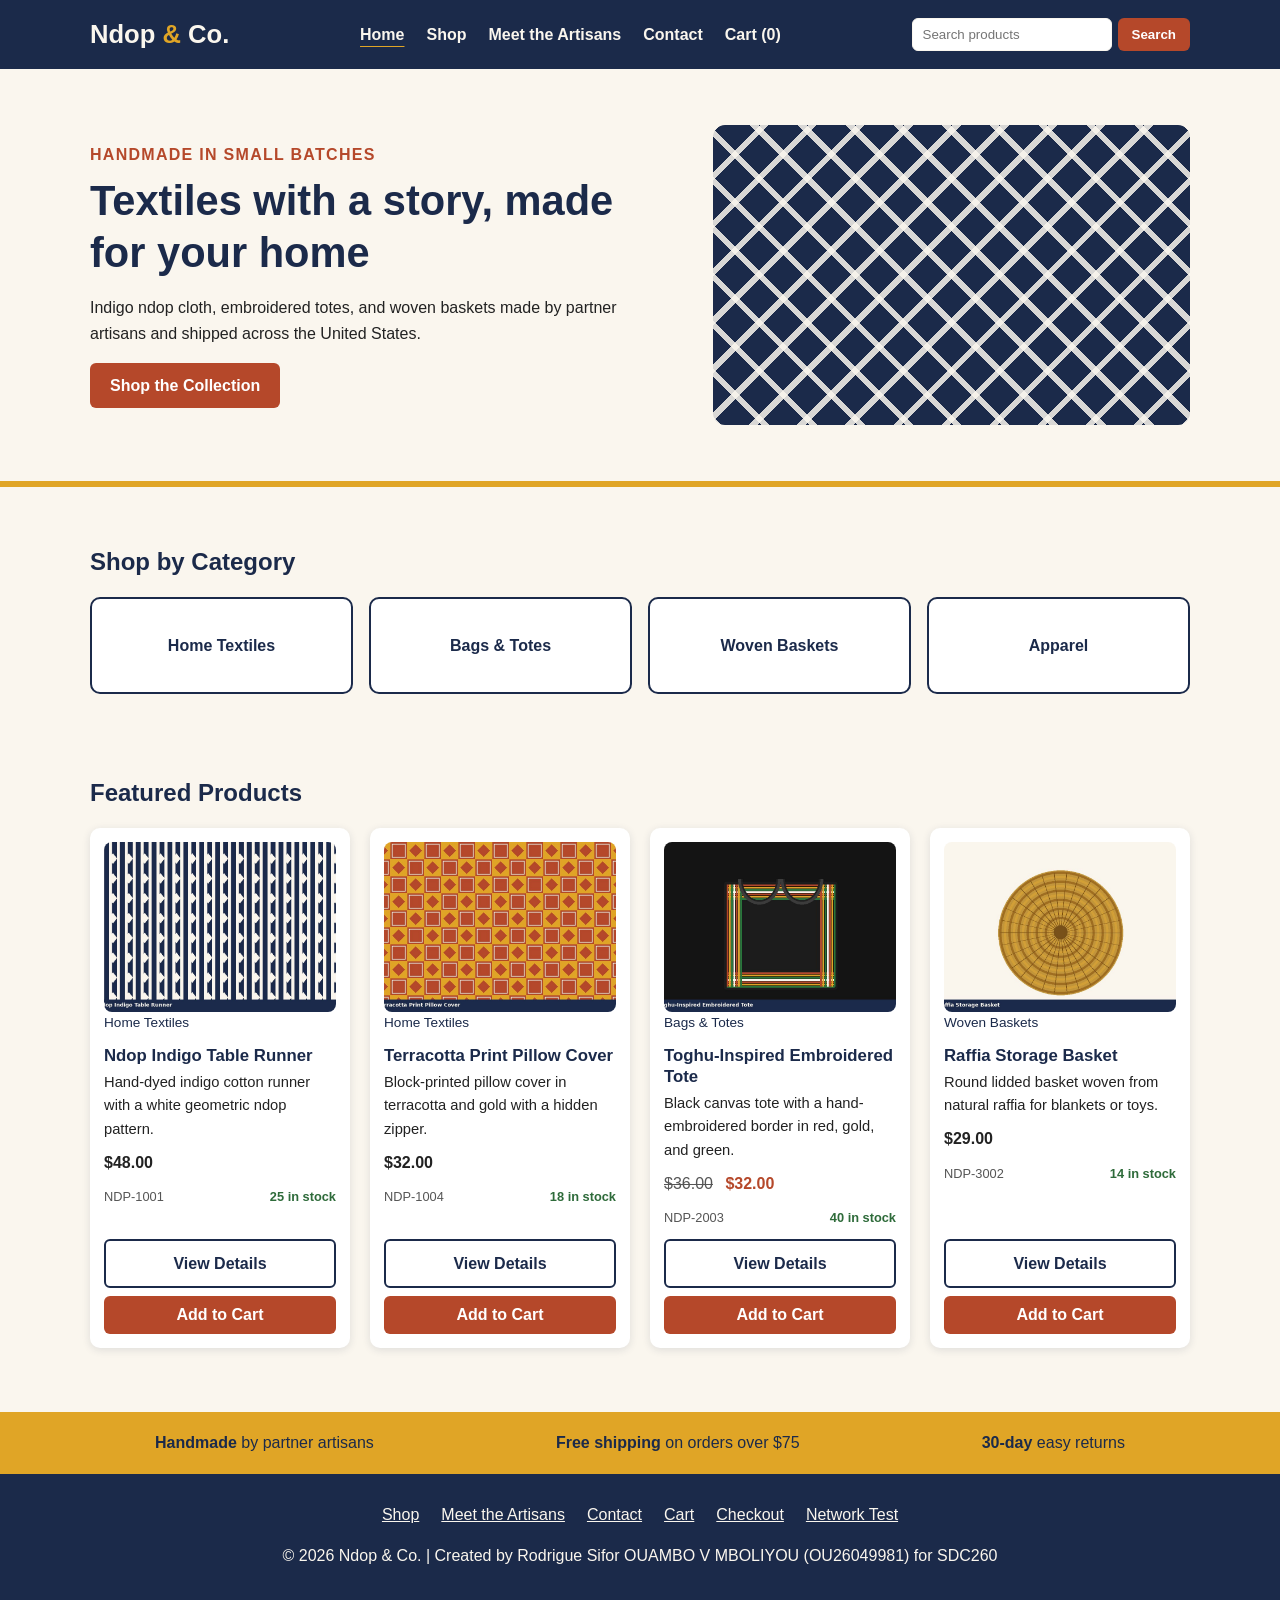
==== commit 41e6a728: "Week 5: Grand Opening - Network Connection Test page, accessibility fixes (menu toggle), 404 page, f" ====
--- a/index.html
+++ b/index.html
@@ -2,7 +2,7 @@
 <html lang="en">
 <head>
     <!--
-        Project: SDC260 4.7 Project - Smart Cart (Ndop & Co. online store)
+        Project: SDC260 5.5 Project - Grand Opening (Ndop & Co. online store)
         Author: Rodrigue Sifor OUAMBO V MBOLIYOU (Student ID: OU26049981)
         Date: November 24, 2026 (last updated)
         Purpose: Store homepage for Ndop &amp; Co. This Week 2 version keeps the semantic homepage layout from the proposal and uses the shared brand stylesheet, real product images, and a responsive header with a mobile menu.
@@ -11,6 +11,7 @@
     <meta name="viewport" content="width=device-width, initial-scale=1.0">
     <meta name="description" content="Ndop &amp; Co. - handmade, Cameroonian-inspired textiles and home goods.">
     <title>Ndop &amp; Co. | Handmade Textiles &amp; Home Goods</title>
+    <link rel="icon" href="images/favicon.svg" type="image/svg+xml">
     <link rel="stylesheet" href="css/styles.css">
 </head>
 <body>
@@ -20,7 +21,7 @@
         <div class="container header-inner">
             <a class="logo" href="index.html" aria-label="Ndop and Co. home">Ndop <span>&amp;</span> Co.</a>
 
-            <input type="checkbox" id="nav-toggle" class="nav-toggle">
+            <input type="checkbox" id="nav-toggle" class="nav-toggle" aria-label="Show or hide the main menu">
             <label for="nav-toggle" class="menu-button">Menu</label>
             <nav aria-label="Main">
                 <ul class="nav-list">
@@ -88,6 +89,7 @@
                     <li><a href="contact.html">Contact</a></li>
                     <li><a href="cart.html">Cart</a></li>
                     <li><a href="checkout.html">Checkout</a></li>
+                    <li><a href="network.html">Network Test</a></li>
                 </ul>
             </nav>
             <p>&copy; 2026 Ndop &amp; Co. | Created by Rodrigue Sifor OUAMBO V MBOLIYOU (OU26049981) for SDC260</p>
--- a/css/styles.css
+++ b/css/styles.css
@@ -1,5 +1,5 @@
 /*
-    Project: SDC260 4.7 Project - Smart Cart (Ndop & Co. online store)
+    Project: SDC260 5.5 Project - Grand Opening (Ndop & Co. online store)
     Author: Rodrigue Sifor OUAMBO V MBOLIYOU (Student ID: OU26049981)
     Date: November 24, 2026 (last updated)
     Purpose: Shared brand stylesheet for every Ndop & Co. page. It defines the Coolors
@@ -1021,3 +1021,115 @@
 .add-form.sold-out input {
     background-color: #eeeeee;
 }
+
+/* =========================================
+   Week 5: Grand Opening
+   ========================================= */
+
+/* Network Connection Test page */
+.network-layout {
+    display: grid;
+    grid-template-columns: 1fr;
+    gap: 24px;
+    padding-bottom: 40px;
+}
+
+.network-banner {
+    border-left: 8px solid var(--indigo);
+    border-radius: 8px;
+    padding: 18px 24px;
+    background-color: var(--white);
+}
+
+.network-banner h2 {
+    margin-top: 0;
+}
+
+.network-banner.is-local {
+    border-left-color: #2E7D32;
+    background-color: #EAF5EA;
+}
+
+.network-banner.is-public {
+    border-left-color: var(--indigo);
+    background-color: #E9EDF5;
+}
+
+.network-banner.is-file {
+    border-left-color: var(--terracotta);
+    background-color: #FBEDE8;
+}
+
+.network-card {
+    background-color: var(--white);
+    border: 1px solid #E2D9C8;
+    border-radius: 8px;
+    padding: 20px 24px;
+}
+
+.network-results {
+    display: grid;
+    grid-template-columns: repeat(auto-fit, minmax(240px, 1fr));
+    gap: 16px;
+    margin: 0;
+}
+
+.network-results div {
+    border: 1px solid #E2D9C8;
+    border-radius: 6px;
+    padding: 12px 14px;
+}
+
+.network-results dt {
+    font-weight: 700;
+    color: var(--indigo);
+}
+
+.network-results dd {
+    margin: 4px 0 0;
+    overflow-wrap: anywhere;
+}
+
+.network-actions {
+    display: flex;
+    flex-wrap: wrap;
+    align-items: center;
+    gap: 18px;
+    margin-top: 18px;
+}
+
+code {
+    background-color: #F1ECE2;
+    padding: 1px 5px;
+    border-radius: 4px;
+}
+
+/* Page Not Found */
+.not-found {
+    text-align: center;
+    padding-bottom: 60px;
+}
+
+.not-found-links {
+    display: flex;
+    justify-content: center;
+    flex-wrap: wrap;
+    gap: 14px;
+}
+
+/* Accessibility review: the menu checkbox is only used on small screens,
+   so it is removed from the tab order on wide screens */
+.nav-toggle {
+    display: none;
+}
+
+@media (max-width: 800px) {
+    .nav-toggle {
+        display: block;
+    }
+
+    .nav-toggle:focus-visible + .menu-button {
+        outline: 3px solid var(--gold);
+        outline-offset: 2px;
+    }
+}
